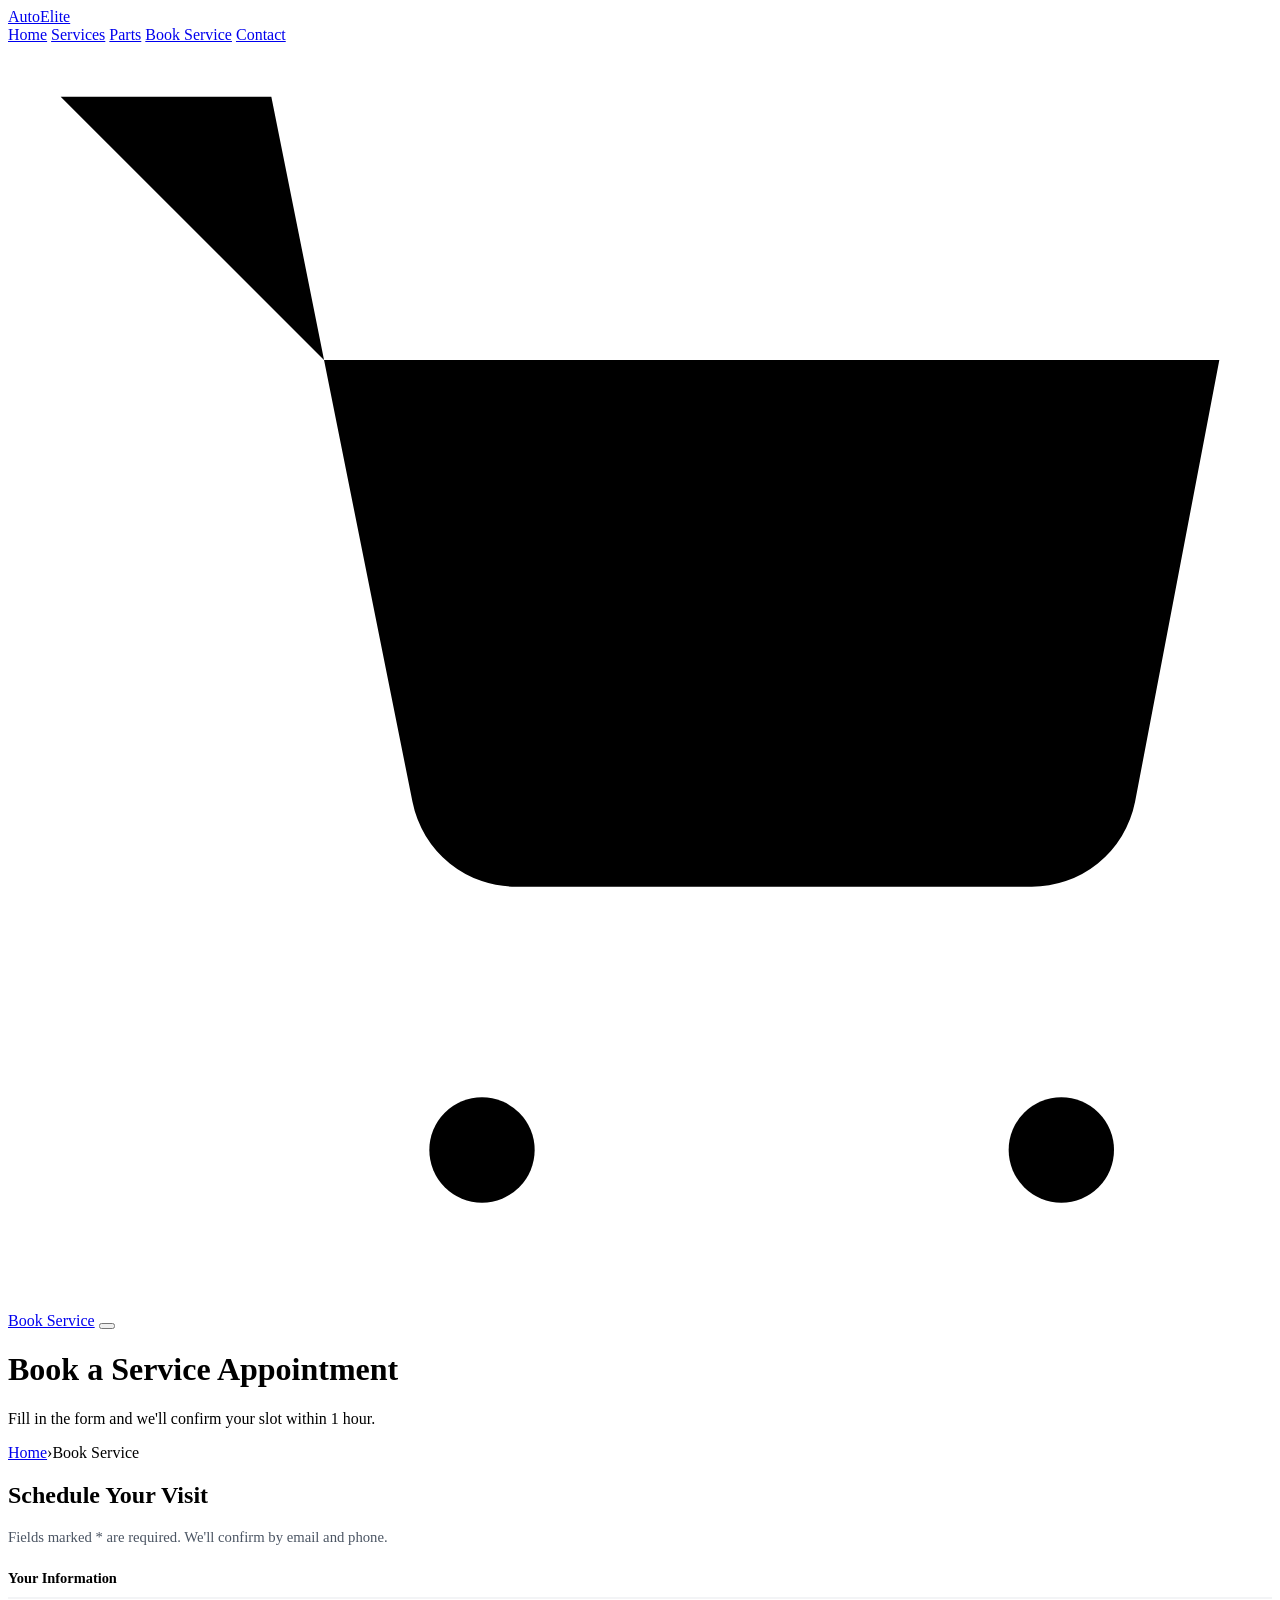
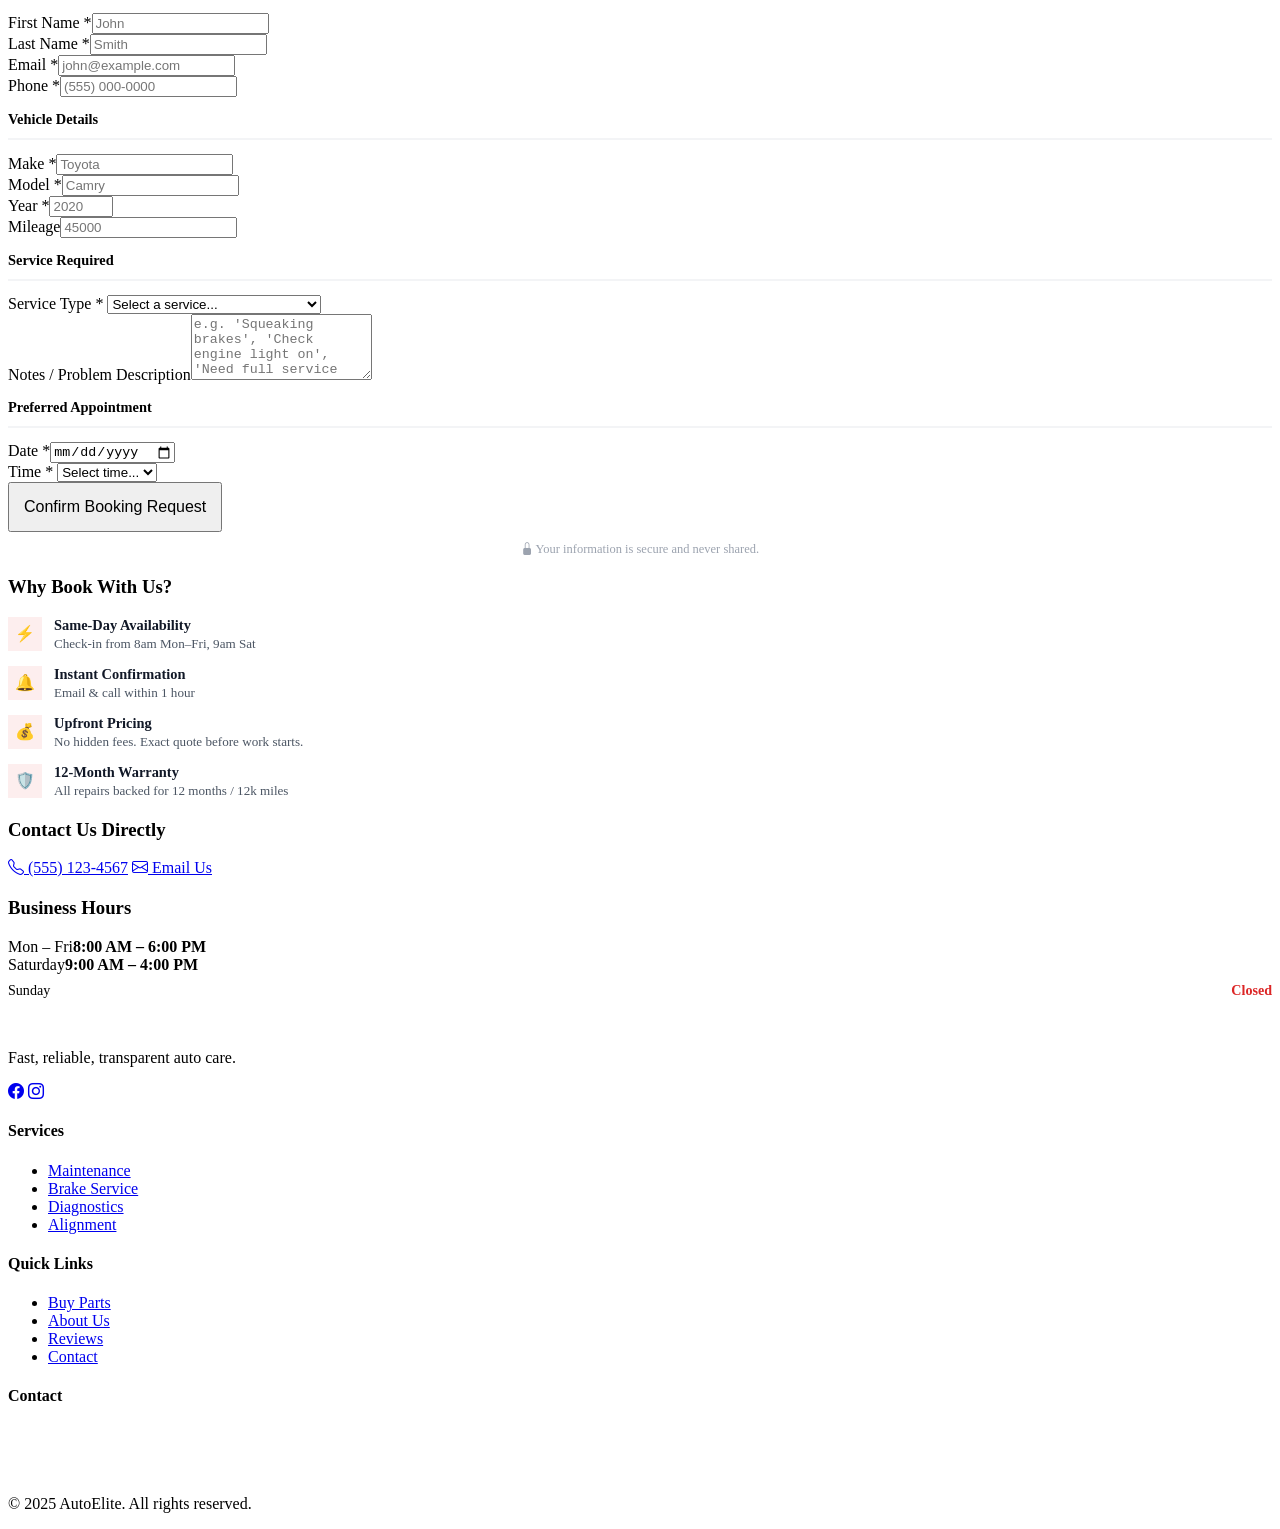
==== booking.html @ bbaf788a "Add files via upload" ====
<!DOCTYPE html>
<html lang="en">
<head>
  <meta charset="UTF-8">
  <meta name="viewport" content="width=device-width, initial-scale=1.0">
  <title>Book a Car Service Appointment Online | AutoElite Cartown CT</title>
  <meta name="description" content="Book your car service appointment at AutoElite online in minutes. Oil change, brake repair, engine diagnostics and more. Same-day slots available in Cartown, CT.">
  <meta name="keywords" content="book car service online, auto repair appointment, oil change booking, brake service appointment, Cartown CT">
  <meta name="robots" content="index, follow">
  <link rel="canonical" href="https://www.autoelite.com/booking.html">
  <meta property="og:title" content="Book a Service — AutoElite">
  <meta property="og:description" content="Schedule your car service appointment online. Fast and same-day slots available.">
  <meta property="og:url" content="https://www.autoelite.com/booking.html">
  <meta property="og:type" content="website">
  <link rel="icon" type="image/svg+xml" href="data:image/svg+xml,<svg xmlns='http://www.w3.org/2000/svg' viewBox='0 0 100 100'><rect width='100' height='100' rx='16' fill='%23DC2626'/><text y='.9em' font-size='72' x='12'>🚗</text></svg>">
  <link rel="preconnect" href="https://fonts.googleapis.com">
  <link rel="preconnect" href="https://fonts.gstatic.com" crossorigin>
  <link href="https://fonts.googleapis.com/css2?family=Inter:wght@400;500;600;700;800;900&display=swap" rel="stylesheet">
  <link rel="stylesheet" href="https://cdn.jsdelivr.net/npm/bootstrap-icons@1.11.3/font/bootstrap-icons.min.css">
  <link rel="stylesheet" href="css/style.css">
</head>
<body>

<header id="header">
  <div class="container header-inner">
    <a href="index.html" class="logo">Auto<span class="elite">Elite</span></a>
    <nav id="main-nav">
      <a href="index.html">Home</a>
      <a href="services.html">Services</a>
      <a href="parts.html">Parts</a>
      <a href="booking.html" class="active">Book Service</a>
      <a href="index.html#contact">Contact</a>
    </nav>
    <div class="header-right">
      <a href="cart.html" class="cart-link" aria-label="Cart">
        <svg viewBox="0 0 24 24"><circle cx="9" cy="21" r="1"/><circle cx="20" cy="21" r="1"/><path d="M1 1h4l2.68 13.39a2 2 0 0 0 2 1.61h9.72a2 2 0 0 0 2-1.61L23 6H6"/></svg>
        <span class="cart-badge" style="display:none;">0</span>
      </a>
      <a href="booking.html" class="btn btn-red">Book Service</a>
      <button class="hamburger" aria-label="Menu" onclick="document.getElementById('main-nav').classList.toggle('open')">
        <span></span><span></span><span></span>
      </button>
    </div>
  </div>
</header>

<div class="page-hero">
  <div class="container">
    <h1>Book a Service Appointment</h1>
    <p>Fill in the form and we'll confirm your slot within 1 hour.</p>
    <div class="breadcrumb">
      <a href="index.html">Home</a><span class="sep">›</span><span>Book Service</span>
    </div>
  </div>
</div>

<section class="section section-gray">
  <div class="container">
    <div class="booking-layout">
      <!-- Form -->
      <div class="booking-form-wrap">
        <h2>Schedule Your Visit</h2>
        <p style="color:#4B5563;margin-bottom:24px;font-size:.92rem;">Fields marked * are required. We'll confirm by email and phone.</p>

        <form id="booking-form" novalidate>
          <div class="form-section">
            <h3 style="font-size:.9rem;font-weight:700;border-bottom:2px solid #F3F4F6;padding-bottom:10px;margin-bottom:14px;">Your Information</h3>
            <div class="form-row">
              <div class="form-group"><label>First Name *</label><input type="text" placeholder="John" required></div>
              <div class="form-group"><label>Last Name *</label><input type="text" placeholder="Smith" required></div>
            </div>
            <div class="form-row">
              <div class="form-group"><label>Email *</label><input type="email" placeholder="john@example.com" required></div>
              <div class="form-group"><label>Phone *</label><input type="tel" placeholder="(555) 000-0000" required></div>
            </div>
          </div>

          <div class="form-section">
            <h3 style="font-size:.9rem;font-weight:700;border-bottom:2px solid #F3F4F6;padding-bottom:10px;margin-bottom:14px;">Vehicle Details</h3>
            <div class="form-row">
              <div class="form-group"><label>Make *</label><input type="text" placeholder="Toyota" required></div>
              <div class="form-group"><label>Model *</label><input type="text" placeholder="Camry" required></div>
            </div>
            <div class="form-row">
              <div class="form-group"><label>Year *</label><input type="number" placeholder="2020" min="1990" max="2026" required></div>
              <div class="form-group"><label>Mileage</label><input type="number" placeholder="45000"></div>
            </div>
          </div>

          <div class="form-section">
            <h3 style="font-size:.9rem;font-weight:700;border-bottom:2px solid #F3F4F6;padding-bottom:10px;margin-bottom:14px;">Service Required</h3>
            <div class="form-group">
              <label>Service Type *</label>
              <select required>
                <option value="">Select a service...</option>
                <option>Regular Maintenance — $49.99</option>
                <option>Brake Service — $129.99</option>
                <option>Engine Diagnostics — $89.99</option>
                <option>AC Service & Repair — $109.99</option>
                <option>Wheel Alignment — $79.99</option>
                <option>Battery Service — $59.99</option>
                <option>Other (describe below)</option>
              </select>
            </div>
            <div class="form-group"><label>Notes / Problem Description</label><textarea rows="4" placeholder="e.g. 'Squeaking brakes', 'Check engine light on', 'Need full service before road trip'..."></textarea></div>
          </div>

          <div class="form-section">
            <h3 style="font-size:.9rem;font-weight:700;border-bottom:2px solid #F3F4F6;padding-bottom:10px;margin-bottom:14px;">Preferred Appointment</h3>
            <div class="form-row">
              <div class="form-group"><label>Date *</label><input type="date" id="b-date" required></div>
              <div class="form-group">
                <label>Time *</label>
                <select required>
                  <option value="">Select time...</option>
                  <option>8:00 AM</option><option>9:00 AM</option><option>10:00 AM</option>
                  <option>11:00 AM</option><option>12:00 PM</option><option>1:00 PM</option>
                  <option>2:00 PM</option><option>3:00 PM</option><option>4:00 PM</option>
                </select>
              </div>
            </div>
          </div>

          <button type="submit" class="btn btn-red btn-full" style="font-size:1rem;padding:14px;">Confirm Booking Request</button>
          <p style="font-size:.78rem;color:#9CA3AF;text-align:center;margin-top:10px;"><i class="bi bi-lock-fill"></i> Your information is secure and never shared.</p>
        </form>

        <div id="booking-success" style="display:none;text-align:center;padding:36px 0;">
          <div style="font-size:3.5rem;margin-bottom:14px;">✅</div>
          <h3 style="font-size:1.4rem;margin-bottom:10px;">Booking Request Submitted!</h3>
          <p style="color:#4B5563;margin-bottom:22px;">We'll confirm your appointment by email and phone within 1 hour during business hours.</p>
          <a href="index.html" class="btn btn-navy">Back to Home</a>
        </div>
      </div>

      <!-- Sidebar -->
      <div>
        <div class="order-summary" style="margin-bottom:20px;">
          <h3>Why Book With Us?</h3>
          <div style="display:flex;flex-direction:column;gap:14px;">
            <div style="display:flex;gap:12px;align-items:flex-start;">
              <div style="width:34px;height:34px;background:rgba(220,38,38,.08);border-radius:var(--radius);display:flex;align-items:center;justify-content:center;flex-shrink:0;">⚡</div>
              <div><strong style="display:block;font-size:.9rem;color:#111827;">Same-Day Availability</strong><span style="font-size:.82rem;color:#4B5563;">Check-in from 8am Mon–Fri, 9am Sat</span></div>
            </div>
            <div style="display:flex;gap:12px;align-items:flex-start;">
              <div style="width:34px;height:34px;background:rgba(220,38,38,.08);border-radius:var(--radius);display:flex;align-items:center;justify-content:center;flex-shrink:0;">🔔</div>
              <div><strong style="display:block;font-size:.9rem;color:#111827;">Instant Confirmation</strong><span style="font-size:.82rem;color:#4B5563;">Email & call within 1 hour</span></div>
            </div>
            <div style="display:flex;gap:12px;align-items:flex-start;">
              <div style="width:34px;height:34px;background:rgba(220,38,38,.08);border-radius:var(--radius);display:flex;align-items:center;justify-content:center;flex-shrink:0;">💰</div>
              <div><strong style="display:block;font-size:.9rem;color:#111827;">Upfront Pricing</strong><span style="font-size:.82rem;color:#4B5563;">No hidden fees. Exact quote before work starts.</span></div>
            </div>
            <div style="display:flex;gap:12px;align-items:flex-start;">
              <div style="width:34px;height:34px;background:rgba(220,38,38,.08);border-radius:var(--radius);display:flex;align-items:center;justify-content:center;flex-shrink:0;">🛡️</div>
              <div><strong style="display:block;font-size:.9rem;color:#111827;">12-Month Warranty</strong><span style="font-size:.82rem;color:#4B5563;">All repairs backed for 12 months / 12k miles</span></div>
            </div>
          </div>
        </div>
        <div class="order-summary" style="margin-bottom:20px;">
          <h3>Contact Us Directly</h3>
          <a href="tel:+15551234567" class="btn btn-navy btn-full" style="margin-bottom:10px;"><i class="bi bi-telephone"></i> (555) 123-4567</a>
          <a href="mailto:service@autoelite.com" class="btn btn-ghost btn-full"><i class="bi bi-envelope"></i> Email Us</a>
        </div>
        <div class="order-summary">
          <h3>Business Hours</h3>
          <div class="hours-row"><span>Mon – Fri</span><strong>8:00 AM – 6:00 PM</strong></div>
          <div class="hours-row"><span>Saturday</span><strong>9:00 AM – 4:00 PM</strong></div>
          <div style="display:flex;justify-content:space-between;padding:8px 0;font-size:.88rem;"><span>Sunday</span><strong style="color:#DC2626;">Closed</strong></div>
        </div>
      </div>
    </div>
  </div>
</section>

<footer>
  <div class="container">
    <div class="footer-grid">
      <div class="footer-brand">
        <a href="index.html" class="logo" style="font-size:1.4rem;font-weight:700;color:#fff;">Auto<span class="elite">Elite</span></a>
        <p>Fast, reliable, transparent auto care.</p>
        <div class="social-links">
          <a href="#" class="social-link" aria-label="Facebook"><i class="bi bi-facebook"></i></a>
          <a href="#" class="social-link" aria-label="Instagram"><i class="bi bi-instagram"></i></a>
        </div>
      </div>
      <div class="footer-col"><h4>Services</h4><ul>
        <li><a href="services.html">Maintenance</a></li>
        <li><a href="services.html">Brake Service</a></li>
        <li><a href="services.html">Diagnostics</a></li>
        <li><a href="services.html">Alignment</a></li>
      </ul></div>
      <div class="footer-col"><h4>Quick Links</h4><ul>
        <li><a href="parts.html">Buy Parts</a></li>
        <li><a href="index.html#about">About Us</a></li>
        <li><a href="index.html#reviews">Reviews</a></li>
        <li><a href="index.html#contact">Contact</a></li>
      </ul></div>
      <div class="footer-col"><h4>Contact</h4>
        <p class="contact-line"><a href="tel:+15551234567" style="color:rgba(255,255,255,.5);">(555) 123-4567</a></p>
        <p class="contact-line"><a href="mailto:service@autoelite.com" style="color:rgba(255,255,255,.5);">service@autoelite.com</a></p>
      </div>
    </div>
    <div class="footer-bottom">
      <p>© 2025 AutoElite. All rights reserved.</p>
    </div>
  </div>
</footer>

<script src="js/main.js"></script>
<script>
  document.addEventListener('DOMContentLoaded', () => {
    const d = document.getElementById('b-date');
    if (d) d.min = new Date().toISOString().split('T')[0];
    document.getElementById('booking-form').addEventListener('submit', function(e) {
      e.preventDefault();
      if (!this.checkValidity()) { this.reportValidity(); return; }
      this.style.display = 'none';
      document.getElementById('booking-success').style.display = 'block';
      showToast('Booking request submitted!', 'success');
    });
  });
</script>
</body>
</html>
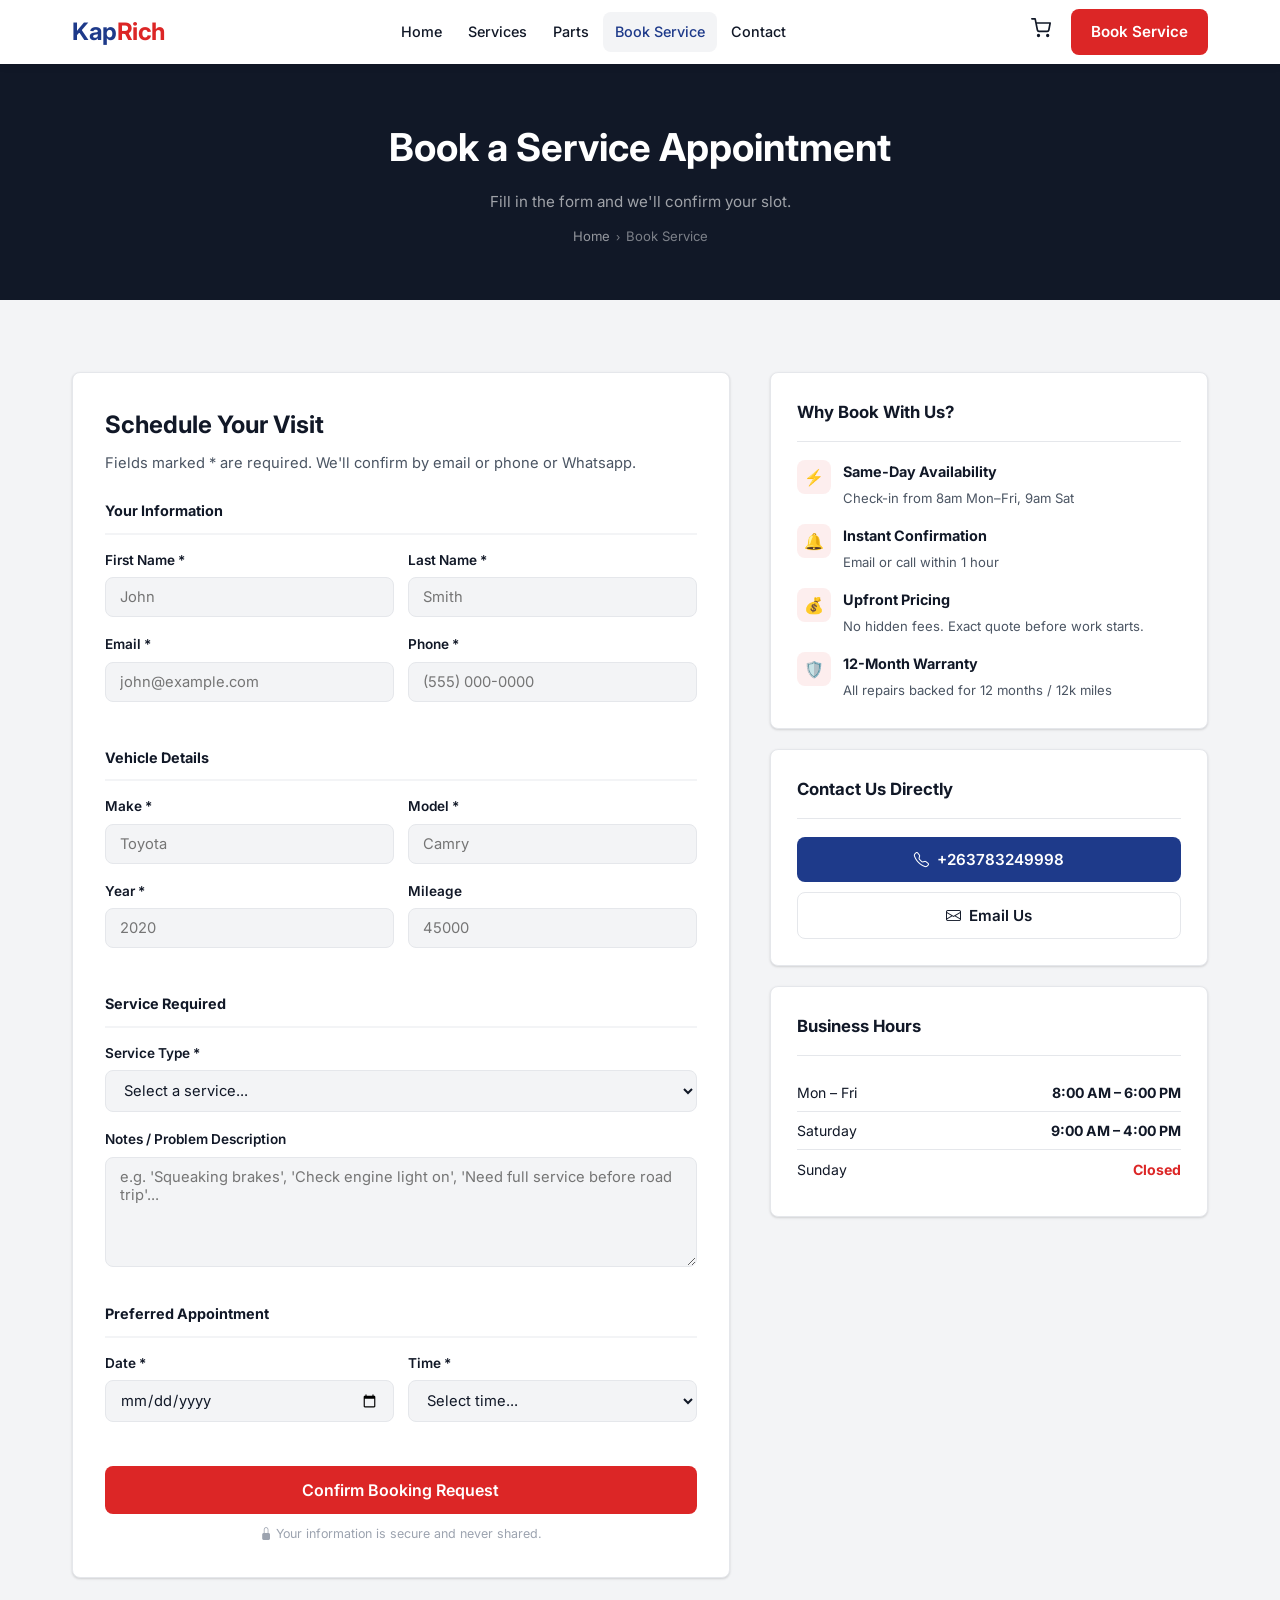
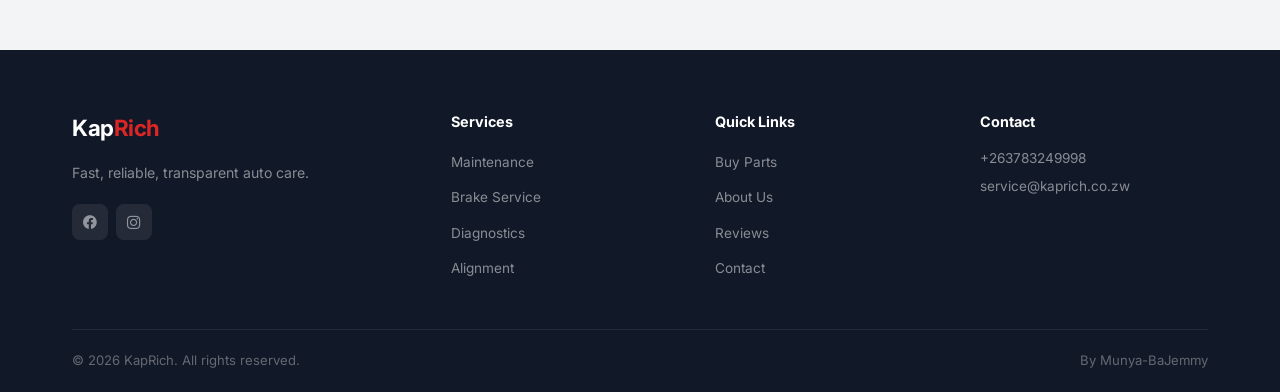
==== commit ddea9063: "Revise booking.html for KapRich branding Updated the booking page to reflect new branding and contac" ====
--- a/booking.html
+++ b/booking.html
@@ -3,7 +3,7 @@
 <head>
   <meta charset="UTF-8">
   <meta name="viewport" content="width=device-width, initial-scale=1.0">
-  <title>Book a Car Service Appointment Online | AutoElite Cartown CT</title>
+  <title>Book a Car Service Appointment Online | KapRich</title>
   <meta name="description" content="Book your car service appointment at AutoElite online in minutes. Oil change, brake repair, engine diagnostics and more. Same-day slots available in Cartown, CT.">
   <meta name="keywords" content="book car service online, auto repair appointment, oil change booking, brake service appointment, Cartown CT">
   <meta name="robots" content="index, follow">
@@ -23,7 +23,7 @@
 
 <header id="header">
   <div class="container header-inner">
-    <a href="index.html" class="logo">Auto<span class="elite">Elite</span></a>
+    <a href="index.html" class="logo">Kap<span class="elite">Rich</span></a>
     <nav id="main-nav">
       <a href="index.html">Home</a>
       <a href="services.html">Services</a>
@@ -47,7 +47,7 @@
 <div class="page-hero">
   <div class="container">
     <h1>Book a Service Appointment</h1>
-    <p>Fill in the form and we'll confirm your slot within 1 hour.</p>
+    <p>Fill in the form and we'll confirm your slot.</p>
     <div class="breadcrumb">
       <a href="index.html">Home</a><span class="sep">›</span><span>Book Service</span>
     </div>
@@ -60,7 +60,7 @@
       <!-- Form -->
       <div class="booking-form-wrap">
         <h2>Schedule Your Visit</h2>
-        <p style="color:#4B5563;margin-bottom:24px;font-size:.92rem;">Fields marked * are required. We'll confirm by email and phone.</p>
+        <p style="color:#4B5563;margin-bottom:24px;font-size:.92rem;">Fields marked * are required. We'll confirm by email or phone or Whatsapp.</p>
 
         <form id="booking-form" novalidate>
           <div class="form-section">
@@ -93,12 +93,12 @@
               <label>Service Type *</label>
               <select required>
                 <option value="">Select a service...</option>
-                <option>Regular Maintenance — $49.99</option>
-                <option>Brake Service — $129.99</option>
-                <option>Engine Diagnostics — $89.99</option>
-                <option>AC Service & Repair — $109.99</option>
-                <option>Wheel Alignment — $79.99</option>
-                <option>Battery Service — $59.99</option>
+                <option>Regular Maintenance</option>
+                <option>Brake Service</option>
+                <option>Engine Diagnostics</option>
+                <option>AC Service & Repair</option>
+                <option>Wheel Alignment</option>
+                <option>Battery Service</option>
                 <option>Other (describe below)</option>
               </select>
             </div>
@@ -128,7 +128,7 @@
         <div id="booking-success" style="display:none;text-align:center;padding:36px 0;">
           <div style="font-size:3.5rem;margin-bottom:14px;">✅</div>
           <h3 style="font-size:1.4rem;margin-bottom:10px;">Booking Request Submitted!</h3>
-          <p style="color:#4B5563;margin-bottom:22px;">We'll confirm your appointment by email and phone within 1 hour during business hours.</p>
+          <p style="color:#4B5563;margin-bottom:22px;">We'll confirm your appointment by email, phone or whatsapp within 1 hour during business hours.</p>
           <a href="index.html" class="btn btn-navy">Back to Home</a>
         </div>
       </div>
@@ -144,7 +144,7 @@
             </div>
             <div style="display:flex;gap:12px;align-items:flex-start;">
               <div style="width:34px;height:34px;background:rgba(220,38,38,.08);border-radius:var(--radius);display:flex;align-items:center;justify-content:center;flex-shrink:0;">🔔</div>
-              <div><strong style="display:block;font-size:.9rem;color:#111827;">Instant Confirmation</strong><span style="font-size:.82rem;color:#4B5563;">Email & call within 1 hour</span></div>
+              <div><strong style="display:block;font-size:.9rem;color:#111827;">Instant Confirmation</strong><span style="font-size:.82rem;color:#4B5563;">Email or call within 1 hour</span></div>
             </div>
             <div style="display:flex;gap:12px;align-items:flex-start;">
               <div style="width:34px;height:34px;background:rgba(220,38,38,.08);border-radius:var(--radius);display:flex;align-items:center;justify-content:center;flex-shrink:0;">💰</div>
@@ -158,7 +158,7 @@
         </div>
         <div class="order-summary" style="margin-bottom:20px;">
           <h3>Contact Us Directly</h3>
-          <a href="tel:+15551234567" class="btn btn-navy btn-full" style="margin-bottom:10px;"><i class="bi bi-telephone"></i> (555) 123-4567</a>
+          <a href="tel:+15551234567" class="btn btn-navy btn-full" style="margin-bottom:10px;"><i class="bi bi-telephone"></i> +263783249998</a>
           <a href="mailto:service@autoelite.com" class="btn btn-ghost btn-full"><i class="bi bi-envelope"></i> Email Us</a>
         </div>
         <div class="order-summary">
@@ -176,7 +176,7 @@
   <div class="container">
     <div class="footer-grid">
       <div class="footer-brand">
-        <a href="index.html" class="logo" style="font-size:1.4rem;font-weight:700;color:#fff;">Auto<span class="elite">Elite</span></a>
+        <a href="index.html" class="logo" style="font-size:1.4rem;font-weight:700;color:#fff;">Kap<span class="elite">Rich</span></a>
         <p>Fast, reliable, transparent auto care.</p>
         <div class="social-links">
           <a href="#" class="social-link" aria-label="Facebook"><i class="bi bi-facebook"></i></a>
@@ -196,12 +196,13 @@
         <li><a href="index.html#contact">Contact</a></li>
       </ul></div>
       <div class="footer-col"><h4>Contact</h4>
-        <p class="contact-line"><a href="tel:+15551234567" style="color:rgba(255,255,255,.5);">(555) 123-4567</a></p>
-        <p class="contact-line"><a href="mailto:service@autoelite.com" style="color:rgba(255,255,255,.5);">service@autoelite.com</a></p>
+        <p class="contact-line"><a href="tel:+15551234567" style="color:rgba(255,255,255,.5);">+263783249998</a></p>
+        <p class="contact-line"><a href="mailto:service@autoelite.com" style="color:rgba(255,255,255,.5);">service@kaprich.co.zw</a></p>
       </div>
     </div>
     <div class="footer-bottom">
-      <p>© 2025 AutoElite. All rights reserved.</p>
+      <p>© 2026 KapRich. All rights reserved.</p>
+      <p>By Munya-BaJemmy</p>
     </div>
   </div>
 </footer>
--- a/css/style.css
+++ b/css/style.css
@@ -0,0 +1,511 @@
+/* ============================================================
+   AutoElite — Stylesheet (matches exact original theme)
+   Colors: #1E3A8A navy, #DC2626 red, #111827 dark, white header
+   ============================================================ */
+
+@import url('https://fonts.googleapis.com/css2?family=Inter:wght@400;500;600;700;800;900&display=swap');
+
+/* ---------- Reset ---------- */
+*, *::before, *::after { box-sizing: border-box; margin: 0; padding: 0; }
+html { scroll-behavior: smooth; font-size: 16px; }
+body { font-family: 'Inter', sans-serif; color: #111827; background: #fff; line-height: 1.65; overflow-x: hidden; }
+img { max-width: 100%; height: auto; display: block; }
+a { text-decoration: none; color: inherit; }
+ul { list-style: none; }
+button, input, select, textarea { font-family: inherit; }
+
+/* ---------- Variables ---------- */
+:root {
+  --navy:     #1E3A8A;
+  --navy-h:   #1E40AF;
+  --red:      #DC2626;
+  --red-h:    #B91C1C;
+  --dark:     #111827;
+  --gray-900: #111827;
+  --gray-600: #4B5563;
+  --gray-400: #9CA3AF;
+  --gray-200: #E5E7EB;
+  --gray-100: #F3F4F6;
+  --white:    #ffffff;
+  --green:    #16a34a;
+  --radius:   0.5rem;
+  --shadow-sm: 0 1px 3px rgba(0,0,0,.1), 0 1px 2px rgba(0,0,0,.06);
+  --shadow-md: 0 4px 6px rgba(0,0,0,.07), 0 2px 4px rgba(0,0,0,.06);
+  --shadow-lg: 0 10px 15px rgba(0,0,0,.1), 0 4px 6px rgba(0,0,0,.05);
+}
+
+/* ---------- Utility ---------- */
+.container { max-width: 1200px; margin: 0 auto; padding: 0 2rem; }
+@media (max-width: 640px) { .container { padding: 0 1rem; } }
+
+/* ---------- Buttons ---------- */
+.btn {
+  display: inline-flex; align-items: center; justify-content: center; gap: 8px;
+  padding: 10px 20px; border-radius: var(--radius); font-weight: 600; font-size: .95rem;
+  cursor: pointer; border: none; transition: background .2s, transform .15s, box-shadow .2s;
+  white-space: nowrap;
+}
+.btn-red { background: var(--red); color: #fff; }
+.btn-red:hover { background: var(--red-h); }
+.btn-navy { background: var(--navy); color: #fff; }
+.btn-navy:hover { background: var(--navy-h); }
+.btn-white { background: #fff; color: var(--navy); }
+.btn-white:hover { background: var(--gray-100); }
+.btn-outline-white { background: transparent; color: #fff; border: 2px solid rgba(255,255,255,.6); }
+.btn-outline-white:hover { background: rgba(255,255,255,.1); border-color: #fff; }
+.btn-ghost { background: transparent; color: var(--gray-900); border: 1.5px solid var(--gray-200); }
+.btn-ghost:hover { border-color: var(--navy); color: var(--navy); }
+.btn-lg { padding: 14px 28px; font-size: 1rem; }
+.btn-full { width: 100%; }
+
+/* ---------- Header (WHITE, shadow, sticky) ---------- */
+#header {
+  background: #fff;
+  box-shadow: 0 2px 8px rgba(0,0,0,.08);
+  position: sticky; top: 0; z-index: 1000;
+}
+.header-inner {
+  display: flex; align-items: center; justify-content: space-between;
+  height: 64px; gap: 24px;
+}
+
+/* Logo: "Auto" navy, "Elite" red, text-only */
+.logo {
+  font-size: 1.5rem; font-weight: 700; color: var(--navy);
+  flex-shrink: 0; letter-spacing: -.02em;
+}
+.logo .elite { color: var(--red); }
+
+/* Nav links */
+nav { display: flex; align-items: center; gap: 2px; }
+nav a {
+  color: var(--gray-900); font-size: .9rem; font-weight: 500;
+  padding: 8px 12px; border-radius: var(--radius);
+  transition: color .2s, background .2s;
+}
+nav a:hover, nav a.active { color: var(--navy); background: var(--gray-100); }
+
+.header-right { display: flex; align-items: center; gap: 12px; }
+
+/* Cart icon */
+.cart-link {
+  position: relative; color: var(--gray-900); padding: 8px;
+  border-radius: var(--radius); transition: color .2s;
+}
+.cart-link:hover { color: var(--navy); }
+.cart-link svg { width: 20px; height: 20px; stroke: currentColor; fill: none; stroke-width: 2; stroke-linecap: round; stroke-linejoin: round; }
+.cart-badge {
+  position: absolute; top: -2px; right: -2px;
+  background: var(--red); color: #fff;
+  font-size: .65rem; font-weight: 700;
+  width: 18px; height: 18px;
+  border-radius: 50%; display: flex; align-items: center; justify-content: center;
+}
+
+/* Hamburger */
+.hamburger { display: none; flex-direction: column; gap: 5px; background: none; border: none; cursor: pointer; padding: 4px; }
+.hamburger span { display: block; width: 22px; height: 2px; background: var(--gray-900); border-radius: 2px; transition: all .25s; }
+
+/* ---------- Hero (exact match — dark photo overlay) ---------- */
+.hero {
+  position: relative;
+  background: var(--dark);
+  color: #fff;
+  min-height: 520px;
+  display: flex; align-items: center;
+}
+.hero-bg {
+  position: absolute; inset: 0;
+  background-image: url('../images/hero.jpg');
+  background-size: cover; background-position: center;
+  filter: brightness(0.4);
+}
+.hero-content {
+  position: relative; z-index: 1;
+  padding: 80px 0 100px;
+  max-width: 640px;
+}
+.hero h1 { font-size: clamp(2rem, 4.5vw, 3rem); font-weight: 700; line-height: 1.15; margin-bottom: 18px; }
+.hero p { font-size: 1.1rem; color: rgba(255,255,255,.85); margin-bottom: 32px; line-height: 1.7; }
+.hero-cta { display: flex; gap: 14px; flex-wrap: wrap; }
+
+/* ---------- Section base ---------- */
+.section { padding: 72px 0; }
+.section-white { background: #fff; }
+.section-gray { background: var(--gray-100); }
+.section-dark { background: var(--gray-900); color: #fff; }
+
+.section-header { text-align: center; margin-bottom: 48px; }
+.section-header h2 { font-size: clamp(1.6rem, 3vw, 2.2rem); font-weight: 700; color: var(--gray-900); margin-bottom: 10px; }
+.section-header p { font-size: 1rem; color: var(--gray-600); max-width: 560px; margin: 0 auto; }
+
+/* ---------- Service Cards (with photos) ---------- */
+.services-grid { display: grid; grid-template-columns: repeat(auto-fill, minmax(300px, 1fr)); gap: 24px; }
+.service-card {
+  background: #fff; border: 1px solid var(--gray-200);
+  border-radius: var(--radius); overflow: hidden;
+  box-shadow: var(--shadow-sm); transition: transform .25s, box-shadow .25s;
+}
+.service-card:hover { transform: scale(1.03); box-shadow: var(--shadow-lg); }
+.service-card-img { height: 192px; overflow: hidden; }
+.service-card-img img { width: 100%; height: 100%; object-fit: cover; }
+.service-card-body { padding: 24px; }
+.service-card h3 { font-size: 1.15rem; font-weight: 700; color: var(--gray-900); margin-bottom: 8px; }
+.service-card p { font-size: .9rem; color: var(--gray-600); margin-bottom: 18px; line-height: 1.65; }
+.service-card-footer { display: flex; justify-content: space-between; align-items: center; }
+.service-price { font-weight: 600; color: var(--navy); font-size: .95rem; }
+
+/* ---------- Parts Grid (with photos) ---------- */
+.filters { display: flex; gap: 8px; flex-wrap: wrap; justify-content: center; margin-bottom: 36px; }
+.filter-btn {
+  padding: 8px 18px; border-radius: 999px;
+  border: 1.5px solid var(--gray-200); background: #fff;
+  font-size: .85rem; font-weight: 600; cursor: pointer;
+  color: var(--gray-600); transition: all .2s;
+}
+.filter-btn.active, .filter-btn:hover { background: var(--navy); border-color: var(--navy); color: #fff; }
+.search-wrap { max-width: 480px; margin: 0 auto 28px; display: flex; }
+.search-wrap input { flex: 1; padding: 11px 16px; border: 1.5px solid var(--gray-200); border-right: none; border-radius: var(--radius) 0 0 var(--radius); font-size: .93rem; outline: none; }
+.search-wrap input:focus { border-color: var(--navy); }
+.search-wrap button { padding: 11px 18px; background: var(--navy); color: #fff; border: none; border-radius: 0 var(--radius) var(--radius) 0; cursor: pointer; font-weight: 600; font-size: .9rem; }
+.search-wrap button:hover { background: var(--navy-h); }
+.parts-grid { display: grid; grid-template-columns: repeat(auto-fill, minmax(240px, 1fr)); gap: 24px; }
+.part-card {
+  background: #fff; border: 1px solid var(--gray-200);
+  border-radius: var(--radius); overflow: hidden;
+  box-shadow: var(--shadow-sm); transition: transform .25s, box-shadow .25s;
+}
+.part-card:hover { transform: translateY(-4px); box-shadow: var(--shadow-lg); }
+.part-card-img { height: 180px; overflow: hidden; position: relative; }
+.part-card-img img { width: 100%; height: 100%; object-fit: cover; }
+.part-cat-badge {
+  position: absolute; top: 10px; left: 10px;
+  background: var(--navy); color: #fff;
+  font-size: .7rem; font-weight: 700; text-transform: uppercase; letter-spacing: .05em;
+  padding: 3px 10px; border-radius: 999px;
+}
+.part-card-body { padding: 16px; }
+.part-card h3 { font-size: .95rem; font-weight: 700; color: var(--gray-900); margin-bottom: 5px; }
+.part-card p { font-size: .83rem; color: var(--gray-600); margin-bottom: 14px; }
+.part-card-footer { display: flex; justify-content: space-between; align-items: center; }
+.part-price { font-size: 1.1rem; font-weight: 700; color: var(--red); }
+.add-to-cart {
+  display: flex; align-items: center; gap: 6px;
+  padding: 8px 14px; background: var(--navy); color: #fff;
+  border: none; border-radius: var(--radius); font-size: .83rem; font-weight: 600; cursor: pointer;
+  transition: background .2s, transform .15s;
+}
+.add-to-cart:hover { background: var(--navy-h); transform: scale(1.05); }
+
+/* ---------- How It Works ---------- */
+.steps-grid { display: grid; grid-template-columns: repeat(3, 1fr); gap: 40px; }
+.step { text-align: center; }
+.step-num {
+  width: 72px; height: 72px; background: var(--red); color: #fff;
+  font-size: 1.6rem; font-weight: 700; border-radius: 50%;
+  display: flex; align-items: center; justify-content: center;
+  margin: 0 auto 18px; box-shadow: 0 4px 12px rgba(220,38,38,.3);
+}
+.step h3 { font-size: 1.05rem; font-weight: 700; color: var(--gray-900); margin-bottom: 8px; }
+.step p { font-size: .88rem; color: var(--gray-600); max-width: 200px; margin: 0 auto; }
+
+/* ---------- About / Features ---------- */
+.about-grid { display: grid; grid-template-columns: 1fr 1fr; gap: 60px; align-items: center; }
+.features-grid { display: grid; grid-template-columns: 1fr 1fr; gap: 22px; margin-top: 28px; }
+.feature { display: flex; gap: 14px; align-items: flex-start; }
+.feature-icon {
+  width: 44px; height: 44px; background: rgba(30,58,138,.08);
+  border-radius: var(--radius); display: flex; align-items: center; justify-content: center;
+  flex-shrink: 0; font-size: 1.2rem;
+}
+.feature h4 { font-size: .92rem; font-weight: 700; color: var(--gray-900); margin-bottom: 3px; }
+.feature p { font-size: .83rem; color: var(--gray-600); }
+.about-stats { display: grid; grid-template-columns: 1fr 1fr; gap: 14px; }
+.stat-card { border-radius: var(--radius); padding: 24px 20px; text-align: center; }
+.stat-card:nth-child(1) { background: var(--navy); color: #fff; }
+.stat-card:nth-child(2) { background: var(--red); color: #fff; margin-top: 24px; }
+.stat-card:nth-child(3) { background: #1d4ed8; color: #fff; margin-top: -24px; }
+.stat-card:nth-child(4) { background: #1e40af; color: #fff; }
+.stat-card strong { display: block; font-size: 2rem; font-weight: 800; }
+.stat-card span { font-size: .78rem; opacity: .8; text-transform: uppercase; letter-spacing: .06em; }
+
+/* ---------- Testimonials ---------- */
+.reviews-grid { display: grid; grid-template-columns: repeat(3, 1fr); gap: 24px; }
+.review-card {
+  background: #fff; border: 1px solid var(--gray-200);
+  border-radius: var(--radius); padding: 28px;
+  box-shadow: var(--shadow-sm); transition: box-shadow .25s;
+}
+.review-card:hover { box-shadow: var(--shadow-md); }
+.stars { color: #F59E0B; font-size: .9rem; letter-spacing: 2px; margin-bottom: 14px; }
+.review-card blockquote { font-size: .92rem; color: var(--gray-600); line-height: 1.7; margin-bottom: 18px; font-style: italic; }
+.reviewer { display: flex; align-items: center; gap: 12px; }
+.avatar {
+  width: 40px; height: 40px; border-radius: 50%;
+  display: flex; align-items: center; justify-content: center;
+  font-weight: 700; font-size: .9rem; color: #fff; flex-shrink: 0;
+}
+.reviewer strong { display: block; font-size: .88rem; font-weight: 700; color: var(--gray-900); }
+.reviewer span { font-size: .78rem; color: var(--gray-400); }
+
+/* ---------- Contact ---------- */
+.contact-grid { display: grid; grid-template-columns: 1fr 1.4fr; gap: 52px; align-items: start; }
+.contact-details h3 { font-size: 1.2rem; font-weight: 700; margin-bottom: 20px; }
+.contact-items { display: flex; flex-direction: column; gap: 16px; }
+.contact-item { display: flex; gap: 14px; align-items: flex-start; }
+.c-icon {
+  width: 42px; height: 42px; background: rgba(30,58,138,.08);
+  border-radius: var(--radius); display: flex; align-items: center; justify-content: center;
+  font-size: 1rem; flex-shrink: 0;
+}
+.contact-item strong { display: block; font-size: .8rem; font-weight: 700; text-transform: uppercase; letter-spacing: .06em; color: var(--gray-400); margin-bottom: 2px; }
+.contact-item p, .contact-item a { font-size: .93rem; font-weight: 500; color: var(--gray-900); }
+.hours { margin-top: 24px; }
+.hours h4 { font-size: .95rem; font-weight: 700; margin-bottom: 12px; }
+.hours-row { display: flex; justify-content: space-between; padding: 7px 0; border-bottom: 1px solid var(--gray-200); font-size: .88rem; }
+.hours-row:last-child { border: none; }
+.hours-row span:last-child { font-weight: 600; }
+.contact-form-wrap {
+  background: #fff; border: 1px solid var(--gray-200);
+  border-radius: var(--radius); padding: 32px;
+  box-shadow: var(--shadow-sm);
+}
+.contact-form-wrap h3 { font-size: 1.2rem; font-weight: 700; margin-bottom: 22px; }
+.form-group { margin-bottom: 16px; }
+.form-row { display: grid; grid-template-columns: 1fr 1fr; gap: 14px; }
+label { display: block; font-size: .85rem; font-weight: 600; color: var(--gray-900); margin-bottom: 6px; }
+input, select, textarea {
+  width: 100%; padding: 10px 14px;
+  border: 1.5px solid var(--gray-200); border-radius: var(--radius);
+  font-size: .92rem; color: var(--gray-900); background: var(--gray-100);
+  outline: none; transition: border-color .2s, background .2s;
+}
+input:focus, select:focus, textarea:focus { border-color: var(--navy); background: #fff; box-shadow: 0 0 0 3px rgba(30,58,138,.08); }
+textarea { resize: vertical; min-height: 110px; }
+.form-success {
+  display: none; background: rgba(22,163,74,.08); border: 1px solid rgba(22,163,74,.3);
+  color: var(--green); padding: 12px 16px; border-radius: var(--radius); font-size: .88rem; margin-top: 12px;
+}
+.form-success.show { display: block; }
+
+/* ---------- Footer (dark #111827) ---------- */
+footer { background: var(--gray-900); color: rgba(255,255,255,.6); padding: 60px 0 0; }
+.footer-grid { display: grid; grid-template-columns: 1.5fr 1fr 1fr 1fr; gap: 36px; margin-bottom: 40px; }
+.footer-brand .logo { color: var(--navy); }
+.footer-brand .logo { color: #fff; }
+.footer-brand .logo .elite { color: var(--red); }
+.footer-brand p { font-size: .88rem; color: rgba(255,255,255,.5); margin: 14px 0 20px; line-height: 1.65; }
+.social-links { display: flex; gap: 8px; }
+.social-link {
+  width: 36px; height: 36px; background: rgba(255,255,255,.08);
+  border-radius: var(--radius); display: flex; align-items: center; justify-content: center;
+  font-size: .85rem; color: rgba(255,255,255,.5); transition: all .2s;
+}
+.social-link:hover { background: var(--red); color: #fff; }
+.footer-col h4 { font-size: .9rem; font-weight: 700; color: #fff; margin-bottom: 14px; }
+.footer-col ul li { margin-bottom: 9px; }
+.footer-col ul li a { font-size: .85rem; color: rgba(255,255,255,.5); transition: color .2s; }
+.footer-col ul li a:hover { color: var(--red); }
+.footer-col .contact-line { font-size: .85rem; color: rgba(255,255,255,.5); margin-bottom: 8px; line-height: 1.5; }
+.footer-bottom {
+  border-top: 1px solid rgba(255,255,255,.08); padding: 20px 0;
+  display: flex; align-items: center; justify-content: space-between; flex-wrap: wrap; gap: 10px;
+}
+.footer-bottom p { font-size: .82rem; color: rgba(255,255,255,.35); }
+
+/* ---------- Page Hero (inner pages) ---------- */
+.page-hero {
+  background: var(--gray-900); color: #fff;
+  padding: 52px 0; text-align: center;
+}
+.page-hero h1 { font-size: clamp(1.8rem, 3vw, 2.5rem); font-weight: 700; margin-bottom: 10px; }
+.page-hero p { font-size: .95rem; color: rgba(255,255,255,.6); }
+.breadcrumb {
+  display: flex; align-items: center; justify-content: center; gap: 6px;
+  margin-top: 12px; font-size: .82rem; color: rgba(255,255,255,.45);
+}
+.breadcrumb a { color: rgba(255,255,255,.55); transition: color .2s; }
+.breadcrumb a:hover { color: var(--red); }
+.breadcrumb .sep { font-size: .7rem; }
+
+/* ---------- Cart ---------- */
+.cart-layout { display: grid; grid-template-columns: 1fr 340px; gap: 28px; align-items: start; }
+.cart-table { background: #fff; border: 1px solid var(--gray-200); border-radius: var(--radius); overflow: hidden; box-shadow: var(--shadow-sm); }
+.cart-header {
+  display: grid; grid-template-columns: 2fr 1fr 1fr 1fr 44px; gap: 12px;
+  padding: 14px 22px; background: var(--gray-100);
+  font-size: .78rem; font-weight: 700; text-transform: uppercase; letter-spacing: .07em; color: var(--gray-600);
+}
+.cart-row {
+  display: grid; grid-template-columns: 2fr 1fr 1fr 1fr 44px; gap: 12px;
+  padding: 18px 22px; border-top: 1px solid var(--gray-200); align-items: center;
+}
+.cart-item-info { display: flex; align-items: center; gap: 14px; }
+.cart-item-thumb { width: 56px; height: 56px; border-radius: var(--radius); overflow: hidden; flex-shrink: 0; }
+.cart-item-thumb img { width: 100%; height: 100%; object-fit: cover; }
+.cart-item-info strong { display: block; font-size: .92rem; color: var(--gray-900); margin-bottom: 2px; }
+.cart-item-info span { font-size: .8rem; color: var(--gray-400); }
+.qty-ctrl { display: flex; align-items: center; gap: 6px; }
+.qty-btn {
+  width: 28px; height: 28px; border: 1.5px solid var(--gray-200); background: #fff;
+  border-radius: var(--radius); cursor: pointer; font-size: .9rem; font-weight: 700;
+  display: flex; align-items: center; justify-content: center; transition: all .2s;
+}
+.qty-btn:hover { border-color: var(--navy); color: var(--navy); }
+.qty-input { width: 40px; text-align: center; padding: 4px; font-weight: 700; background: var(--gray-100); }
+.item-unit { font-size: .9rem; color: var(--gray-600); }
+.item-total { font-weight: 700; color: var(--gray-900); }
+.remove-btn { background: none; border: none; color: var(--gray-400); cursor: pointer; font-size: 1.1rem; transition: color .2s; padding: 4px; }
+.remove-btn:hover { color: var(--red); }
+.order-summary {
+  background: #fff; border: 1px solid var(--gray-200); border-radius: var(--radius);
+  padding: 26px; box-shadow: var(--shadow-sm); position: sticky; top: 80px;
+}
+.order-summary h3 { font-size: 1.05rem; font-weight: 700; color: var(--gray-900); margin-bottom: 18px; padding-bottom: 14px; border-bottom: 1px solid var(--gray-200); }
+.summary-row { display: flex; justify-content: space-between; font-size: .9rem; color: var(--gray-600); margin-bottom: 10px; }
+.summary-row.total { font-size: 1rem; font-weight: 800; color: var(--gray-900); border-top: 2px solid var(--gray-200); padding-top: 12px; margin-top: 4px; }
+.empty-cart { text-align: center; padding: 80px 20px; }
+.empty-cart .empty-icon { font-size: 4rem; margin-bottom: 16px; }
+.empty-cart h3 { font-size: 1.3rem; font-weight: 700; color: var(--gray-900); margin-bottom: 8px; }
+.empty-cart p { color: var(--gray-600); margin-bottom: 24px; }
+
+/* ---------- Checkout ---------- */
+.checkout-layout { display: grid; grid-template-columns: 1fr 360px; gap: 28px; align-items: start; }
+.checkout-form { background: #fff; border: 1px solid var(--gray-200); border-radius: var(--radius); padding: 32px; box-shadow: var(--shadow-sm); }
+.checkout-form h2 { font-size: 1.6rem; font-weight: 700; margin-bottom: 24px; }
+.form-section { margin-bottom: 28px; }
+.form-section h3 { font-size: .95rem; font-weight: 700; color: var(--gray-900); padding-bottom: 10px; border-bottom: 2px solid var(--gray-100); margin-bottom: 16px; }
+.stripe-el-wrap {
+  border: 1.5px solid var(--gray-200); border-radius: var(--radius);
+  padding: 12px 14px; background: var(--gray-100); transition: border-color .2s;
+}
+.stripe-el-wrap:focus-within { border-color: var(--navy); background: #fff; box-shadow: 0 0 0 3px rgba(30,58,138,.08); }
+.card-errors { color: var(--red); font-size: .84rem; margin-top: 7px; }
+.pay-icons { display: flex; gap: 7px; margin-top: 10px; }
+.pay-icon { padding: 3px 10px; background: var(--gray-100); border-radius: 4px; font-size: .7rem; font-weight: 700; color: var(--gray-600); }
+.secure-note { display: flex; align-items: center; gap: 7px; font-size: .8rem; color: var(--gray-400); margin-top: 14px; }
+
+/* ---------- Result pages (success/cancel) ---------- */
+.result-pg { min-height: 60vh; display: flex; align-items: center; justify-content: center; padding: 70px 0; }
+.result-card { text-align: center; max-width: 500px; background: #fff; border: 1px solid var(--gray-200); border-radius: var(--radius); padding: 48px 40px; box-shadow: var(--shadow-lg); }
+.result-icon { width: 80px; height: 80px; border-radius: 50%; display: flex; align-items: center; justify-content: center; font-size: 2.2rem; margin: 0 auto 24px; }
+.result-icon.success { background: rgba(22,163,74,.1); }
+.result-icon.cancel { background: rgba(245,158,11,.1); }
+.result-card h2 { font-size: 1.6rem; font-weight: 700; margin-bottom: 12px; }
+.result-card p { color: var(--gray-600); margin-bottom: 26px; }
+.btn-group { display: flex; gap: 12px; justify-content: center; flex-wrap: wrap; }
+
+/* ---------- Booking ---------- */
+.booking-layout { display: grid; grid-template-columns: 1.5fr 1fr; gap: 40px; align-items: start; }
+.booking-form-wrap { background: #fff; border: 1px solid var(--gray-200); border-radius: var(--radius); padding: 32px; box-shadow: var(--shadow-sm); }
+.booking-form-wrap h2 { font-size: 1.5rem; font-weight: 700; margin-bottom: 6px; }
+
+/* ---------- Toast ---------- */
+#toast-container { position: fixed; bottom: 22px; right: 22px; z-index: 9999; display: flex; flex-direction: column; gap: 8px; }
+.toast {
+  background: var(--gray-900); color: #fff; padding: 13px 18px;
+  border-radius: var(--radius); font-size: .88rem; font-weight: 500;
+  box-shadow: var(--shadow-lg); display: flex; align-items: center; gap: 9px;
+  animation: slideIn .3s ease; max-width: 300px;
+}
+.toast.success { background: var(--green); }
+.toast.error { background: var(--red); }
+@keyframes slideIn { from { transform: translateX(110%); opacity: 0; } to { transform: translateX(0); opacity: 1; } }
+@keyframes fadeOut { from { opacity: 1; } to { opacity: 0; transform: translateX(110%); } }
+
+/* ---------- Modal ---------- */
+.modal-overlay {
+  position: fixed; inset: 0; background: rgba(0,0,0,.6);
+  z-index: 2000; display: flex; align-items: center; justify-content: center; padding: 20px;
+  opacity: 0; pointer-events: none; transition: opacity .25s;
+}
+.modal-overlay.open { opacity: 1; pointer-events: all; }
+.modal {
+  background: #fff; border-radius: var(--radius); width: 100%; max-width: 540px;
+  max-height: 90vh; overflow-y: auto; padding: 32px;
+  transform: translateY(18px); transition: transform .25s;
+}
+.modal-overlay.open .modal { transform: translateY(0); }
+.modal-head { display: flex; justify-content: space-between; align-items: center; margin-bottom: 24px; }
+.modal-head h3 { font-size: 1.25rem; font-weight: 700; }
+.modal-close { background: none; border: none; font-size: 1.3rem; cursor: pointer; color: var(--gray-400); transition: color .2s; }
+.modal-close:hover { color: var(--gray-900); }
+
+/* ---------- Shipping select ---------- */
+.ship-option {
+  display: flex; align-items: center; gap: 14px;
+  padding: 13px 15px; border: 1.5px solid var(--gray-200); border-radius: var(--radius); cursor: pointer; margin-bottom: 10px;
+}
+.ship-option input[type="radio"] { width: auto; accent-color: var(--navy); }
+.ship-option.selected { border-color: var(--navy); background: rgba(30,58,138,.03); }
+.ship-option strong { display: block; font-size: .9rem; color: var(--gray-900); }
+.ship-option span { font-size: .82rem; color: var(--gray-600); }
+
+/* ---------- Responsive ---------- */
+@media (max-width: 1024px) {
+  .footer-grid { grid-template-columns: 1fr 1fr; }
+}
+@media (max-width: 900px) {
+  .about-grid { grid-template-columns: 1fr; }
+  .about-stats { grid-template-columns: 1fr 1fr; }
+  .about-stats .stat-card { margin: 0 !important; }
+  .cart-layout, .checkout-layout { grid-template-columns: 1fr; }
+  .contact-grid { grid-template-columns: 1fr; }
+  .steps-grid { grid-template-columns: 1fr; }
+  .reviews-grid { grid-template-columns: 1fr; }
+  .booking-layout { grid-template-columns: 1fr; }
+}
+@media (max-width: 768px) {
+  nav { display: none; }
+  nav.open {
+    display: flex; flex-direction: column; position: absolute;
+    top: 64px; left: 0; right: 0; background: #fff;
+    padding: 14px; gap: 2px; box-shadow: 0 8px 20px rgba(0,0,0,.1);
+  }
+  #header { position: relative; }
+  .hamburger { display: flex; }
+  .footer-grid { grid-template-columns: 1fr; }
+  .features-grid { grid-template-columns: 1fr; }
+  .form-row { grid-template-columns: 1fr; }
+  .cart-header { display: none; }
+  .cart-row { grid-template-columns: 1fr auto; gap: 8px; }
+  .cart-row > .item-unit { display: none; }
+}
+@media (max-width: 540px) {
+  .hero-cta { flex-direction: column; }
+  .parts-grid { grid-template-columns: 1fr 1fr; }
+}
+
+/* ---------- WhatsApp Float Button ---------- */
+.whatsapp-float {
+  position: fixed; bottom: 28px; right: 28px; z-index: 9998;
+  width: 58px; height: 58px;
+  background: #25D366; border-radius: 50%;
+  display: flex; align-items: center; justify-content: center;
+  box-shadow: 0 4px 16px rgba(37,211,102,.45), 0 0 0 0 rgba(37,211,102,.4);
+  transition: transform .2s ease, box-shadow .2s ease;
+  text-decoration: none;
+  animation: wa-pulse 2.5s ease infinite;
+}
+.whatsapp-float:hover {
+  transform: scale(1.12);
+  box-shadow: 0 8px 28px rgba(37,211,102,.6);
+  animation: none;
+}
+.whatsapp-float svg { width: 30px; height: 30px; fill: #fff; }
+.whatsapp-tooltip {
+  position: absolute; right: 68px; top: 50%; transform: translateY(-50%);
+  background: #111827; color: #fff; font-size: .75rem; font-weight: 600;
+  padding: 5px 10px; border-radius: 6px; white-space: nowrap;
+  opacity: 0; pointer-events: none; transition: opacity .2s;
+}
+.whatsapp-tooltip::after {
+  content: ''; position: absolute; left: 100%; top: 50%; transform: translateY(-50%);
+  border: 5px solid transparent; border-left-color: #111827;
+}
+.whatsapp-float:hover .whatsapp-tooltip { opacity: 1; }
+@keyframes wa-pulse {
+  0%   { box-shadow: 0 4px 16px rgba(37,211,102,.45), 0 0 0 0 rgba(37,211,102,.4); }
+  70%  { box-shadow: 0 4px 16px rgba(37,211,102,.45), 0 0 0 14px rgba(37,211,102,0); }
+  100% { box-shadow: 0 4px 16px rgba(37,211,102,.45), 0 0 0 0 rgba(37,211,102,0); }
+}
